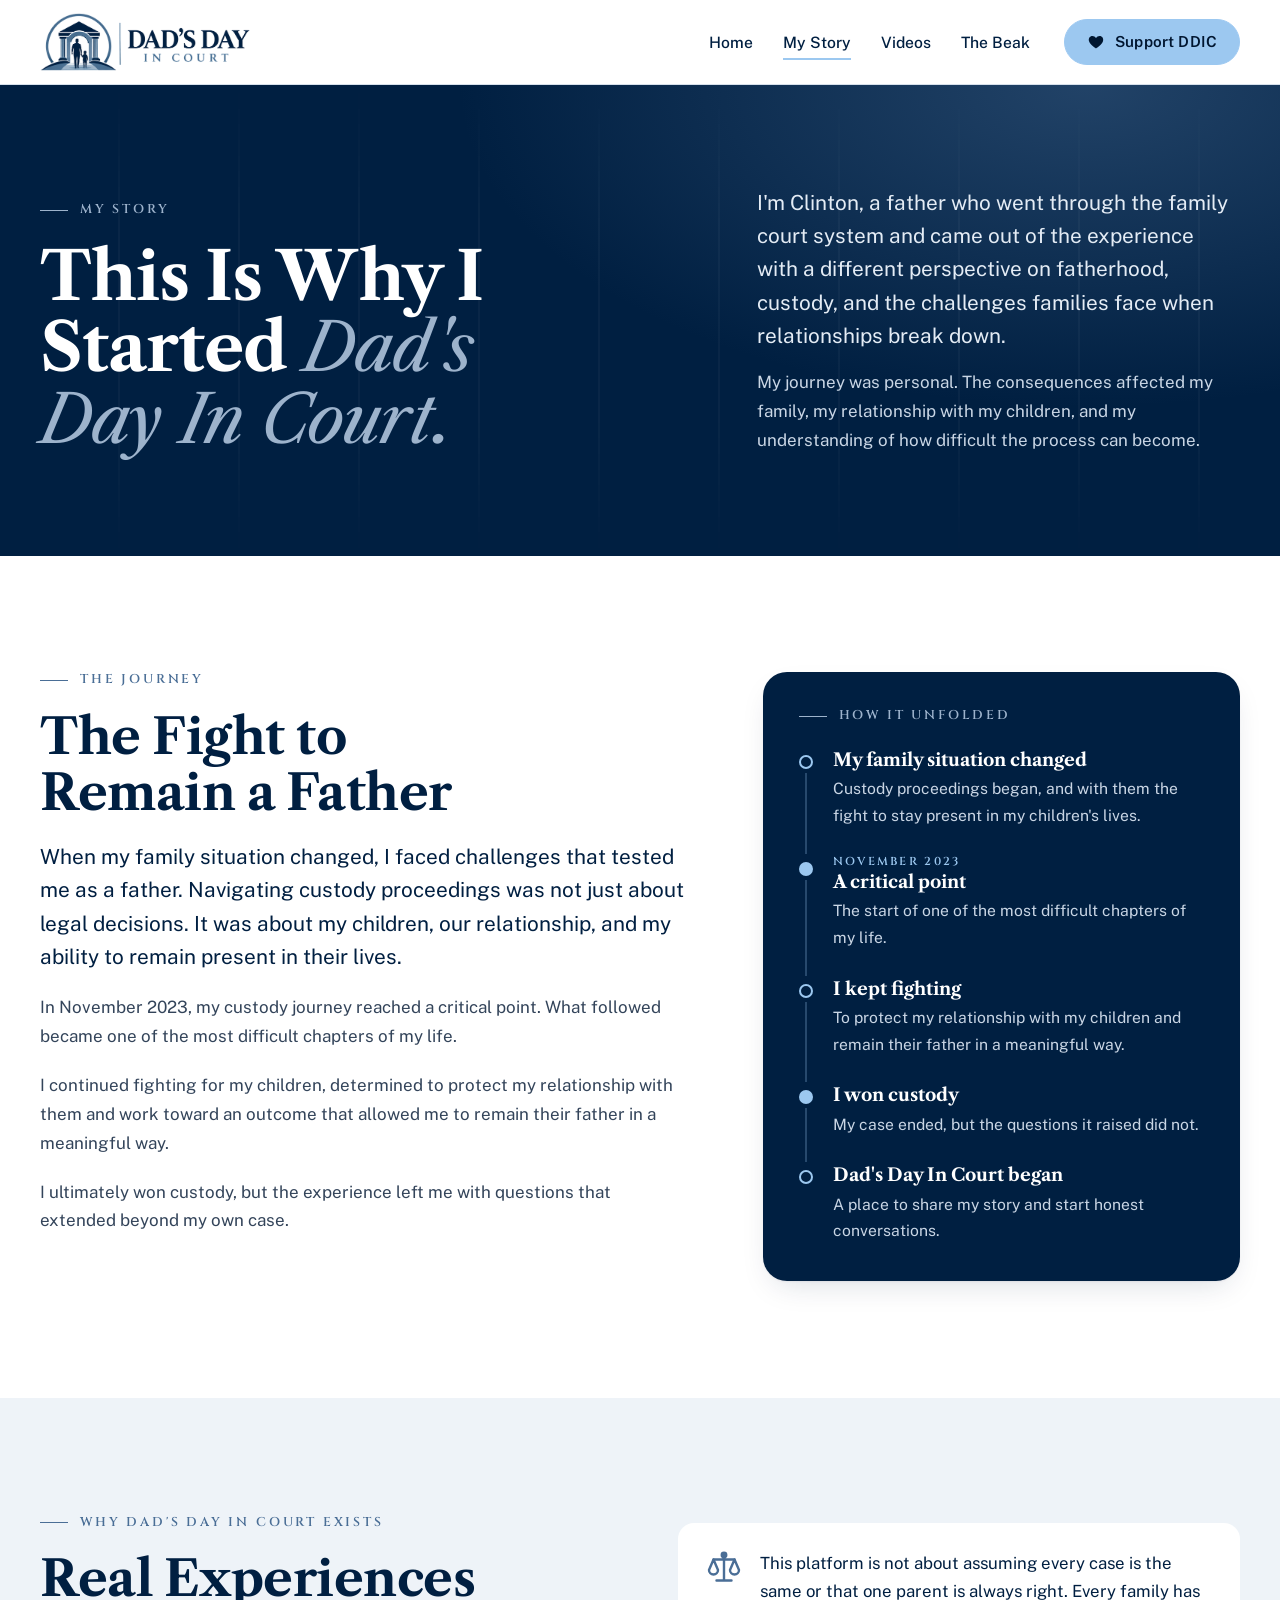
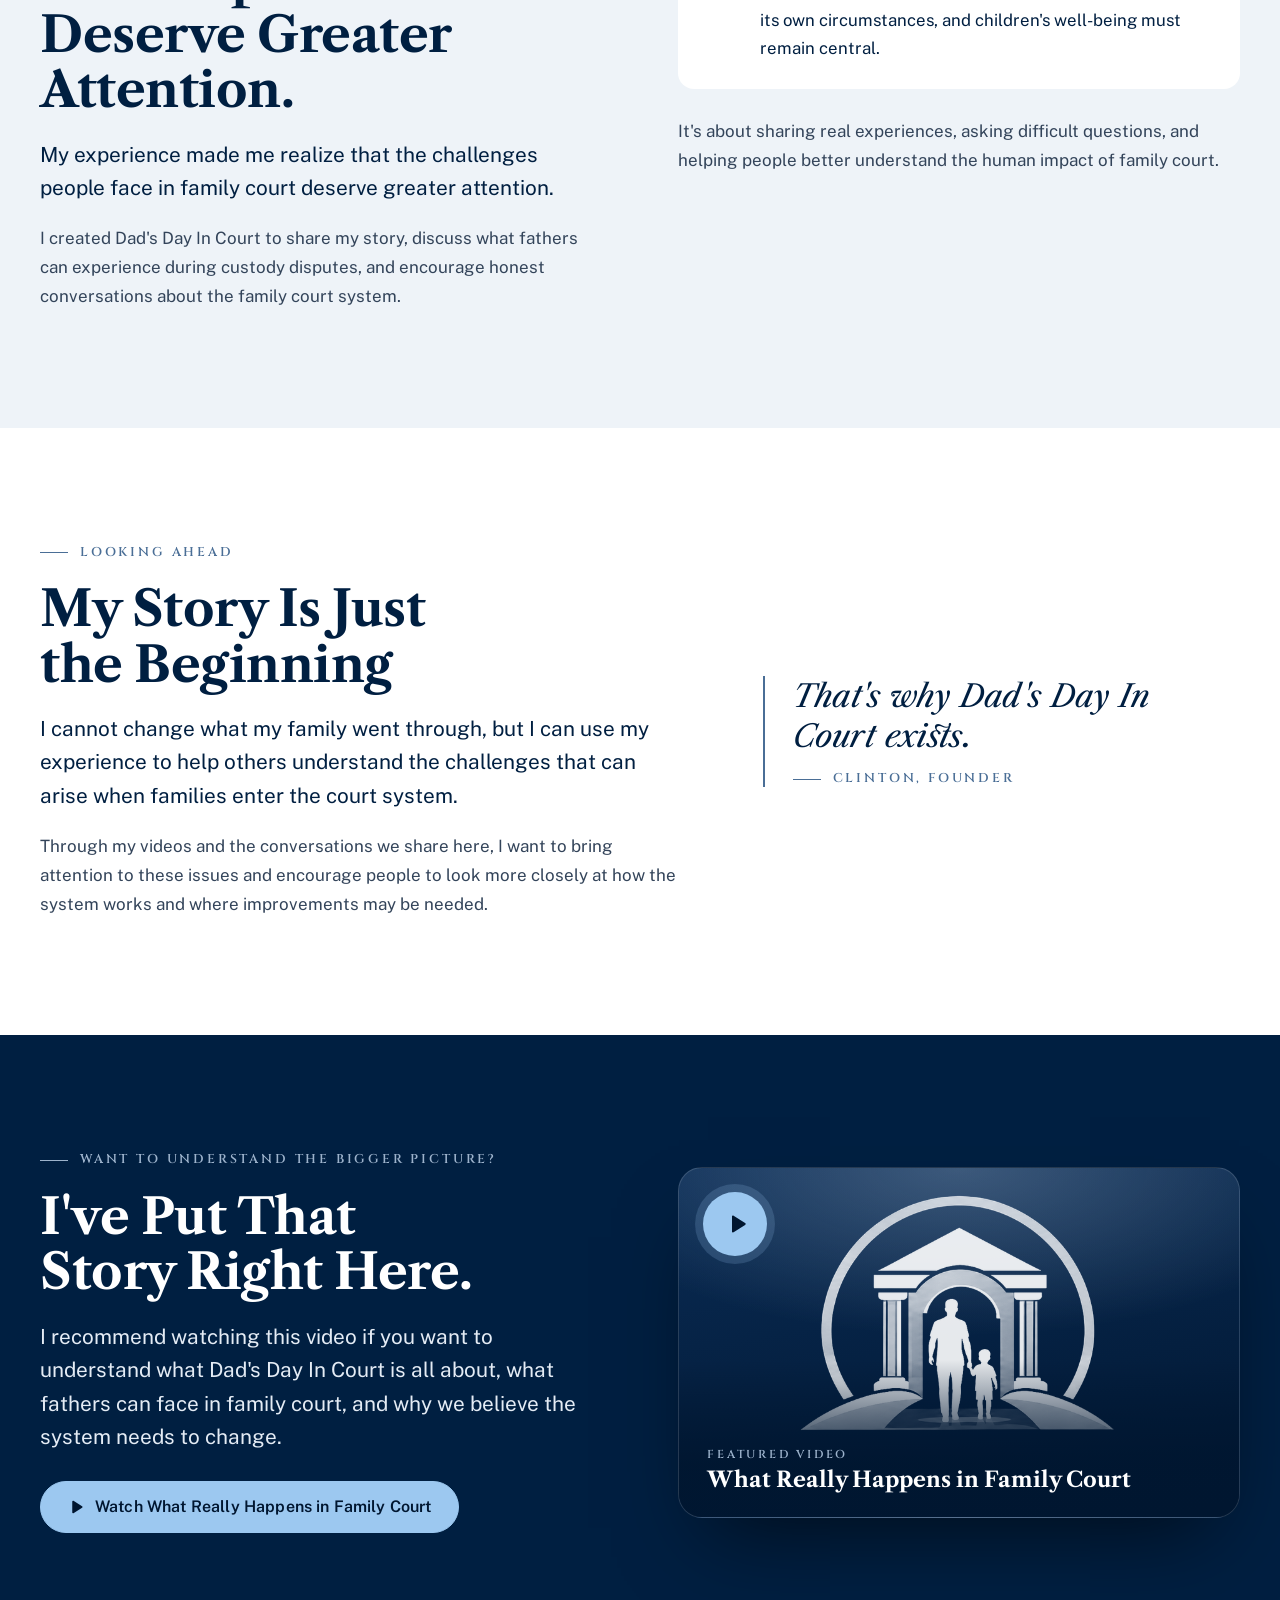
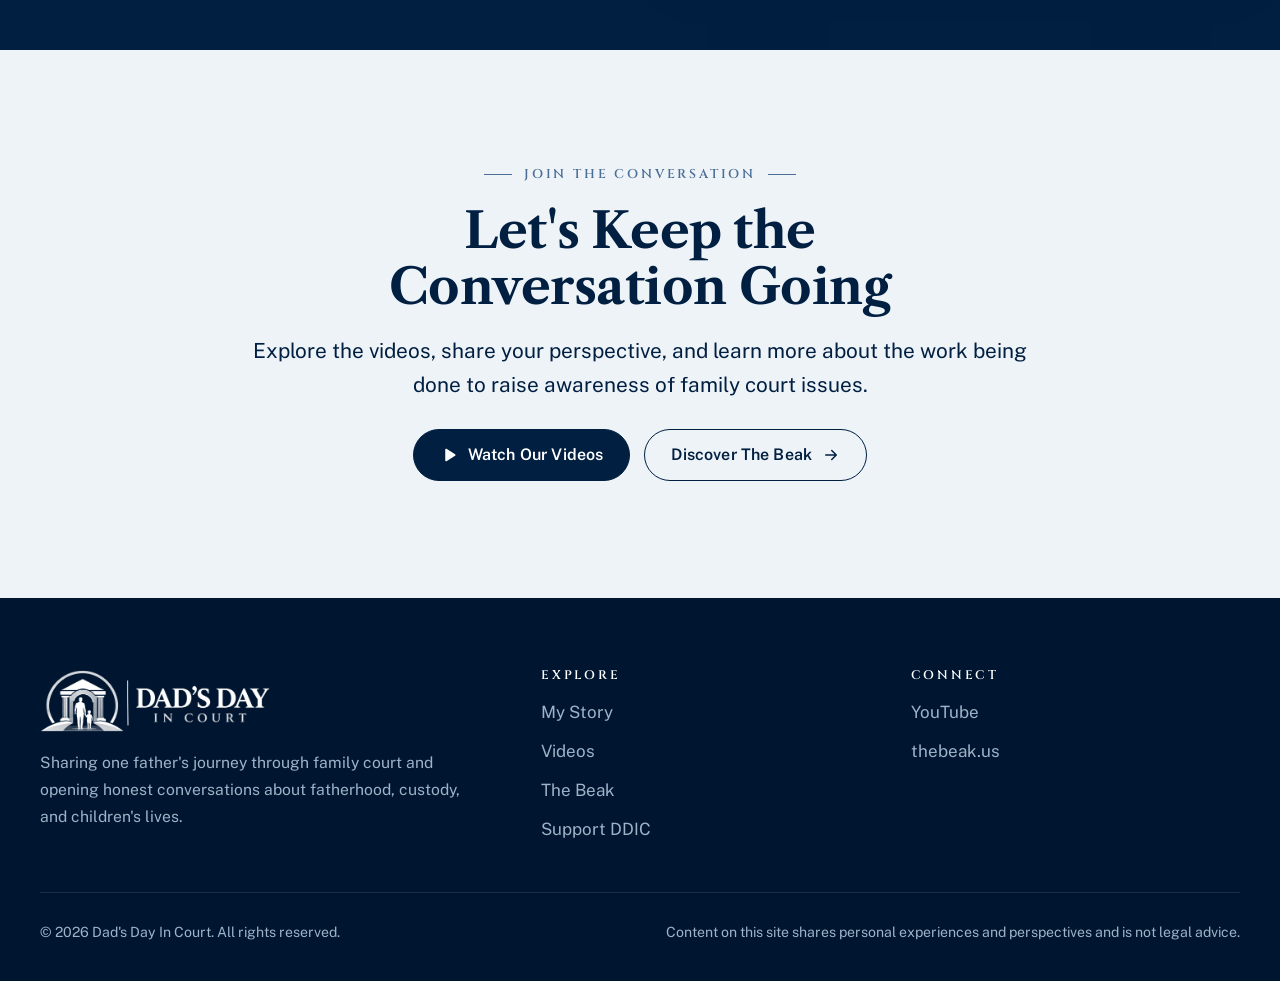
==== ddic-homepage/my-story.html @ 3d45cd8e "Add My Story, Videos and The Beak pages Builds the remaining pages from the DDIC website content doc" ====
<!doctype html>
<html lang="en">
<head>
<meta charset="utf-8">
<meta name="viewport" content="width=device-width, initial-scale=1, viewport-fit=cover">
<title>My Story | Dad's Day In Court</title>
<meta name="claude:viewport-fit-sides" content="cover">
<meta name="description" content="Clinton's journey through family court: the fight to remain a father, why Dad's Day In Court exists, and what comes next.">
<link rel="preconnect" href="https://fonts.googleapis.com">
<link rel="preconnect" href="https://fonts.gstatic.com" crossorigin>
<link rel="stylesheet" href="https://fonts.googleapis.com/css2?family=Cinzel:wght@500;600&family=Libre+Caslon+Text:ital,wght@0,400;0,700;1,400&family=Public+Sans:wght@400;500;600;700&display=swap">
<link rel="stylesheet" href="assets/site.css">
</head>
<body>
<a class="skip" href="#main">Skip to content</a>

<svg width="0" height="0" style="position:absolute" aria-hidden="true">
  <symbol id="i-play" viewBox="0 0 24 24"><path fill="currentColor" d="M7 4.6v14.8c0 .8.9 1.3 1.6.9l11.5-7.4a1 1 0 0 0 0-1.8L8.6 3.7C7.9 3.3 7 3.8 7 4.6Z"/></symbol>
  <symbol id="i-arrow" viewBox="0 0 24 24"><path fill="none" stroke="currentColor" stroke-width="2" stroke-linecap="round" stroke-linejoin="round" d="M5 12h14m-6-6 6 6-6 6"/></symbol>
  <symbol id="i-scale" viewBox="0 0 24 24"><g fill="none" stroke="currentColor" stroke-width="1.6" stroke-linecap="round" stroke-linejoin="round"><path d="M12 3v18M7 21h10M5 7h14M12 5.5a1.5 1.5 0 1 0 0-3 1.5 1.5 0 0 0 0 3Z"/><path d="m5 7-3 7a3 3 0 0 0 6 0L5 7Zm14 0-3 7a3 3 0 0 0 6 0l-3-7Z"/></g></symbol>
  <symbol id="i-check" viewBox="0 0 24 24"><g fill="none" stroke="currentColor" stroke-width="1.8" stroke-linecap="round" stroke-linejoin="round"><circle cx="12" cy="12" r="9"/><path d="m8 12.5 2.6 2.5L16 9.5"/></g></symbol>
  <symbol id="i-link" viewBox="0 0 24 24"><g fill="none" stroke="currentColor" stroke-width="2" stroke-linecap="round" stroke-linejoin="round"><path d="M10 14a4.5 4.5 0 0 0 6.4 0l3-3a4.5 4.5 0 0 0-6.4-6.4l-1 1"/><path d="M14 10a4.5 4.5 0 0 0-6.4 0l-3 3a4.5 4.5 0 0 0 6.4 6.4l1-1"/></g></symbol>
  <symbol id="i-heart" viewBox="0 0 24 24"><path fill="currentColor" d="M12 20.5s-7.5-4.6-9.3-9.6C1.5 7.4 3.7 4 7.2 4c2 0 3.6 1.1 4.8 2.8C13.2 5.1 14.8 4 16.8 4c3.5 0 5.7 3.4 4.5 6.9-1.8 5-9.3 9.6-9.3 9.6Z"/></symbol>
  <symbol id="i-megaphone" viewBox="0 0 24 24"><g fill="none" stroke="currentColor" stroke-width="1.7" stroke-linecap="round" stroke-linejoin="round"><path d="M3 10v4a1 1 0 0 0 1 1h2l5 4V5L6 9H4a1 1 0 0 0-1 1Z"/><path d="M15 9a4 4 0 0 1 0 6M18 6a8 8 0 0 1 0 12"/></g></symbol>
  <symbol id="i-book" viewBox="0 0 24 24"><g fill="none" stroke="currentColor" stroke-width="1.7" stroke-linecap="round" stroke-linejoin="round"><path d="M12 6.5C10 5 7 4.5 3.5 5v13c3.5-.5 6.5 0 8.5 1.5 2-1.5 5-2 8.5-1.5V5c-3.5-.5-6.5 0-8.5 1.5Z"/><path d="M12 6.5v13"/></g></symbol>
  <symbol id="i-columns" viewBox="0 0 24 24"><g fill="none" stroke="currentColor" stroke-width="1.7" stroke-linecap="round" stroke-linejoin="round"><path d="M3 9h18L12 3.5 3 9ZM5 9v9M9.5 9v9M14.5 9v9M19 9v9M3 20.5h18"/></g></symbol>
  <symbol id="i-flag" viewBox="0 0 24 24"><g fill="none" stroke="currentColor" stroke-width="1.7" stroke-linecap="round" stroke-linejoin="round"><path d="M5 21V4M5 4.5c4-2 7 2 14 0v9c-7 2-10-2-14 0"/></g></symbol>
  <symbol id="i-external" viewBox="0 0 24 24"><g fill="none" stroke="currentColor" stroke-width="2" stroke-linecap="round" stroke-linejoin="round"><path d="M14 4h6v6M20 4l-9 9M18 14v5a1 1 0 0 1-1 1H5a1 1 0 0 1-1-1V7a1 1 0 0 1 1-1h5"/></g></symbol>
</svg>

<header class="site-header">
  <div class="wrap">
    <a class="brand" href="index.html" aria-label="Dad's Day In Court home">
      <img src="assets/ddic-logo.png" width="560" height="154" alt="Dad's Day In Court">
    </a>
    <button class="menu-toggle" id="menu-toggle" type="button" aria-expanded="false" aria-controls="site-nav" aria-label="Open menu">
      <svg viewBox="0 0 24 24" aria-hidden="true"><path fill="none" stroke="currentColor" stroke-width="2" stroke-linecap="round" d="M4 7h16M4 12h16M4 17h16"/></svg>
    </button>
    <nav class="nav" id="site-nav" aria-label="Main">
      <ul>
        <li><a href="index.html">Home</a></li>
        <li><a href="my-story.html" aria-current="page">My Story</a></li>
        <li><a href="videos.html">Videos</a></li>
        <li><a href="the-beak.html">The Beak</a></li>
      </ul>
      <a class="btn btn--sky" href="index.html#support">
        <svg aria-hidden="true"><use href="#i-heart"/></svg>Support DDIC
      </a>
    </nav>
  </div>
</header>

<main id="main">

  <section class="page-hero" aria-labelledby="page-title">
    <div class="wrap">
      <div class="page-hero-title">
        <span class="eyebrow">My Story</span>
        <h1 id="page-title">This Is Why I Started <em>Dad's Day In Court.</em></h1>
      </div>
      <div class="page-hero-copy">
        <p class="lede">I'm Clinton, a father who went through the family court system and came out of the experience with a different perspective on fatherhood, custody, and the challenges families face when relationships break down.</p>
        <p>My journey was personal. The consequences affected my family, my relationship with my children, and my understanding of how difficult the process can become.</p>
      </div>
    </div>
  </section>

  <section class="band band--paper" aria-labelledby="fight-title">
    <div class="wrap split split--wide-left">
      <div class="prose">
        <span class="eyebrow">The Journey</span>
        <h2 class="h2" id="fight-title">The Fight to Remain a Father</h2>
        <p class="lede">When my family situation changed, I faced challenges that tested me as a father. Navigating custody proceedings was not just about legal decisions. It was about my children, our relationship, and my ability to remain present in their lives.</p>
        <p>In November 2023, my custody journey reached a critical point. What followed became one of the most difficult chapters of my life.</p>
        <p>I continued fighting for my children, determined to protect my relationship with them and work toward an outcome that allowed me to remain their father in a meaningful way.</p>
        <p>I ultimately won custody, but the experience left me with questions that extended beyond my own case.</p>
      </div>
      <aside class="timeline-card" aria-label="Clinton's journey">
        <span class="eyebrow">How it unfolded</span>
        <ol class="timeline">
          <li><strong>My family situation changed</strong><span>Custody proceedings began, and with them the fight to stay present in my children's lives.</span></li>
          <li class="is-key"><span class="when">November 2023</span><strong>A critical point</strong><span>The start of one of the most difficult chapters of my life.</span></li>
          <li><strong>I kept fighting</strong><span>To protect my relationship with my children and remain their father in a meaningful way.</span></li>
          <li class="is-key"><strong>I won custody</strong><span>My case ended, but the questions it raised did not.</span></li>
          <li><strong>Dad's Day In Court began</strong><span>A place to share my story and start honest conversations.</span></li>
        </ol>
      </aside>
    </div>
  </section>

  <section class="band band--mist" aria-labelledby="why-title">
    <div class="wrap split">
      <div class="prose">
        <span class="eyebrow">Why Dad's Day In Court Exists</span>
        <h2 class="h2" id="why-title">Real Experiences Deserve Greater Attention.</h2>
        <p class="lede">My experience made me realize that the challenges people face in family court deserve greater attention.</p>
        <p>I created Dad's Day In Court to share my story, discuss what fathers can experience during custody disputes, and encourage honest conversations about the family court system.</p>
      </div>
      <div class="prose">
        <div class="principle" style="background:var(--paper)">
          <svg aria-hidden="true"><use href="#i-scale"/></svg>
          <p>This platform is not about assuming every case is the same or that one parent is always right. Every family has its own circumstances, and children's well-being must remain central.</p>
        </div>
        <p>It's about sharing real experiences, asking difficult questions, and helping people better understand the human impact of family court.</p>
      </div>
    </div>
  </section>

  <section class="band band--paper" aria-labelledby="beginning-title">
    <div class="wrap split split--wide-left">
      <div class="prose">
        <span class="eyebrow">Looking Ahead</span>
        <h2 class="h2" id="beginning-title">My Story Is Just the Beginning</h2>
        <p class="lede">I cannot change what my family went through, but I can use my experience to help others understand the challenges that can arise when families enter the court system.</p>
        <p>Through my videos and the conversations we share here, I want to bring attention to these issues and encourage people to look more closely at how the system works and where improvements may be needed.</p>
      </div>
      <figure class="pull" style="align-self:center">
        <p>That's why Dad's Day In Court exists.</p>
        <figcaption class="eyebrow">Clinton, Founder</figcaption>
      </figure>
    </div>
  </section>

  <section class="band band--ink" id="bigger-picture" aria-labelledby="bigger-title">
    <div class="wrap feature-video">
      <div class="feature-copy">
        <span class="eyebrow">Want to Understand the Bigger Picture?</span>
        <h2 class="h2" id="bigger-title">I've Put That Story Right Here.</h2>
        <p class="lede">I recommend watching this video if you want to understand what Dad's Day In Court is all about, what fathers can face in family court, and why we believe the system needs to change.</p>
        <a class="btn btn--sky" href="videos.html">
          <svg aria-hidden="true"><use href="#i-play"/></svg>Watch What Really Happens in Family Court
        </a>
      </div>
      <a class="film" href="videos.html" aria-label="Watch What Really Happens in Family Court">
        <img src="assets/ddic-emblem-white.png" width="520" height="385" alt="">
        <span class="film-play" aria-hidden="true"><svg><use href="#i-play"/></svg></span>
        <span class="film-caption">
          <span>Featured video</span>
          <strong>What Really Happens in Family Court</strong>
        </span>
      </a>
    </div>
  </section>

  <section class="band band--mist" aria-labelledby="keep-title">
    <div class="wrap">
      <div class="cta-panel">
        <span class="eyebrow">Join the Conversation</span>
        <h2 class="h2" id="keep-title">Let's Keep the Conversation Going</h2>
        <p class="lede">Explore the videos, share your perspective, and learn more about the work being done to raise awareness of family court issues.</p>
        <div class="btn-row">
          <a class="btn btn--primary" href="videos.html"><svg aria-hidden="true"><use href="#i-play"/></svg>Watch Our Videos</a>
          <a class="btn btn--outline" href="the-beak.html">Discover The Beak <svg aria-hidden="true"><use href="#i-arrow"/></svg></a>
        </div>
      </div>
    </div>
  </section>

</main>

<footer class="site-footer">
  <div class="wrap">
    <div class="footer-top">
      <div class="footer-brand">
        <img src="assets/ddic-logo-white.png" width="560" height="154" alt="Dad's Day In Court">
        <p>Sharing one father's journey through family court and opening honest conversations about fatherhood, custody, and children's lives.</p>
      </div>
      <div>
        <h4>Explore</h4>
        <ul>
          <li><a href="my-story.html">My Story</a></li>
          <li><a href="videos.html">Videos</a></li>
          <li><a href="the-beak.html">The Beak</a></li>
          <li><a href="index.html#support">Support DDIC</a></li>
        </ul>
      </div>
      <div>
        <h4>Connect</h4>
        <ul>
          <li><a href="videos.html">YouTube</a></li>
          <li><a href="https://thebeak.us/" target="_blank" rel="noopener">thebeak.us</a></li>
        </ul>
      </div>
    </div>
    <div class="footer-bottom">
      <p>&copy; <span id="year">2026</span> Dad's Day In Court. All rights reserved.</p>
      <p>Content on this site shares personal experiences and perspectives and is not legal advice.</p>
    </div>
  </div>
</footer>

<script>
  (function () {
    var toggle = document.getElementById('menu-toggle');
    var nav = document.getElementById('site-nav');
    function setOpen(open) {
      nav.classList.toggle('is-open', open);
      toggle.setAttribute('aria-expanded', String(open));
      toggle.setAttribute('aria-label', open ? 'Close menu' : 'Open menu');
    }
    toggle.addEventListener('click', function () { setOpen(!nav.classList.contains('is-open')); });
    nav.addEventListener('click', function (e) { if (e.target.closest('a')) setOpen(false); });
    document.addEventListener('keydown', function (e) { if (e.key === 'Escape') setOpen(false); });
    document.getElementById('year').textContent = new Date().getFullYear();
  })();
</script>
</body>
</html>
---- ddic-homepage/assets/site.css ----
/* Layout: a courthouse-steps rhythm. Navy bands (hero, The Beak, footer) alternate with paper and mist,
   1200px boxed content, a light sky-blue accent that sits softly on the navy. Single committed light brand look. */
:root {
  --ink: #001f41;        /* logo navy */
  --ink-2: #0a2c55;      /* raised navy */
  --ink-3: #001630;      /* deep navy (footer) */
  --steel: #4a6e96;      /* logo steel blue */
  --steel-soft: #9db3cc; /* steel on navy */
  --mist: #eef3f8;       /* light blue band */
  --paper: #ffffff;
  --text: #33445a;       /* body copy, navy-biased grey */
  --muted: #5d6f85;
  --line: #d6e0eb;
  --sky: #9cc8f0;        /* light blue accent: buttons, highlights */
  --sky-hi: #bfdcf6;

  --f-display: "Libre Caslon Text", "Iowan Old Style", "Palatino Linotype", Georgia, serif;
  --f-label: "Cinzel", "Trajan Pro", "Times New Roman", serif;
  --f-body: "Public Sans", "Segoe UI", system-ui, -apple-system, sans-serif;

  --s-h1: clamp(2.6rem, 1.6rem + 4.2vw, 4.9rem);
  --s-h2: clamp(2rem, 1.45rem + 2.2vw, 3.1rem);
  --s-h3: 1.3rem;
  --s-lede: clamp(1.1rem, 1rem + .4vw, 1.3rem);
  --s-body: 1.0625rem;

  --wrap: 1200px;
  --band: clamp(72px, 6vw + 40px, 120px);
  --radius: 16px;
  --shadow: 0 1px 2px rgba(0, 31, 65, .06), 0 12px 32px -12px rgba(0, 31, 65, .18);
  color-scheme: light;
}

*, *::before, *::after { box-sizing: border-box; }
html { scroll-behavior: smooth; }
body {
  margin: 0;
  background: var(--paper);
  color: var(--text);
  font: 400 var(--s-body)/1.7 var(--f-body);
  -webkit-font-smoothing: antialiased;
}
body::before {
  content: ""; position: fixed; inset: 0 0 auto; height: env(safe-area-inset-top, 0px);
  z-index: 60; background: var(--paper);
}
img { max-width: 100%; height: auto; display: block; }
a { color: inherit; }
h1, h2, h3 { font-family: var(--f-display); color: var(--ink); font-weight: 700; margin: 0; text-wrap: balance; }
p { margin: 0; }
:focus-visible { outline: 3px solid var(--steel); outline-offset: 3px; border-radius: 4px; }

.skip { position: absolute; left: -9999px; top: 8px; z-index: 100; background: var(--ink); color: var(--paper); padding: 10px 16px; border-radius: 8px; }
.skip:focus { left: 16px; }

.wrap {
  max-width: calc(var(--wrap) + 2 * 24px);
  margin-inline: auto;
  padding-left: max(24px, env(safe-area-inset-left, 0px));
  padding-right: max(24px, env(safe-area-inset-right, 0px));
}
@media (max-width: 600px) {
  .wrap { padding-left: max(20px, env(safe-area-inset-left, 0px)); padding-right: max(20px, env(safe-area-inset-right, 0px)); }
}
.band { padding-block: var(--band); position: relative; }
.band--paper { background: var(--paper); }
.band--mist { background: var(--mist); }
.band--ink { background: var(--ink); color: #c9d6e5; }
.band--ink h2, .band--ink h3 { color: var(--paper); }

/* ---------- Shared type ---------- */
.eyebrow {
  font: 600 .8rem/1.3 var(--f-label);
  letter-spacing: .22em; text-transform: uppercase;
  color: var(--steel);
  display: inline-flex; align-items: center; gap: 12px;
}
.eyebrow::before { content: ""; width: 28px; height: 1px; background: currentColor; }
.band--ink .eyebrow, .hero .eyebrow { color: var(--steel-soft); }
.h2 { font-size: var(--s-h2); line-height: 1.12; letter-spacing: -.01em; }
.lede { font-size: var(--s-lede); line-height: 1.6; color: var(--ink); }
.band--ink .lede { color: #e4ecf5; }
.stack { display: grid; gap: 20px; }
.section-head { display: grid; gap: 18px; max-width: 760px; }
.section-head p { max-width: 65ch; }

/* ---------- Buttons ---------- */
.btn {
  --bg: var(--ink); --fg: var(--paper); --bd: var(--ink);
  display: inline-flex; align-items: center; justify-content: center; gap: 10px;
  min-height: 52px; padding: 0 26px; border-radius: 999px;
  background: var(--bg); color: var(--fg); border: 1.5px solid var(--bd);
  font: 600 1rem/1 var(--f-body); letter-spacing: .01em; text-decoration: none;
  transition: transform .2s ease, background-color .2s ease, color .2s ease, border-color .2s ease, box-shadow .2s ease;
}
.btn:hover { transform: translateY(-2px); box-shadow: 0 10px 24px -10px rgba(0, 31, 65, .45); }
.btn svg { width: 18px; height: 18px; flex: none; }
.btn--sky { --bg: var(--sky); --bd: var(--sky); --fg: var(--ink-3); }
.btn--sky:hover { --bg: var(--sky-hi); --bd: var(--sky-hi); }
.btn--ghost-light { --bg: transparent; --fg: var(--paper); --bd: rgba(255, 255, 255, .45); }
.btn--ghost-light:hover { --bg: var(--paper); --fg: var(--ink); --bd: var(--paper); }
.btn--outline { --bg: transparent; --fg: var(--ink); --bd: var(--ink); }
.btn--outline:hover { --bg: var(--ink); --fg: var(--paper); }
.btn--light { --bg: var(--paper); --fg: var(--ink); --bd: var(--paper); }
.btn--light:hover { --bg: var(--mist); --bd: var(--mist); }
.btn-row { display: flex; flex-wrap: wrap; gap: 14px; }

.text-link {
  display: inline-flex; align-items: center; gap: 8px;
  font: 600 1rem/1.2 var(--f-body); color: var(--ink); text-decoration: none;
  border-bottom: 1.5px solid currentColor; padding-bottom: 4px;
}
.text-link svg { width: 16px; height: 16px; transition: transform .2s ease; }
.text-link:hover svg { transform: translateX(4px); }

/* ---------- Header ---------- */
.site-header {
  position: sticky; top: env(safe-area-inset-top, 0px); z-index: 50;
  background: rgba(255, 255, 255, .94);
  backdrop-filter: saturate(1.4) blur(10px); -webkit-backdrop-filter: saturate(1.4) blur(10px);
  border-bottom: 1px solid var(--line);
}
.site-header .wrap { display: flex; align-items: center; justify-content: space-between; gap: 24px; min-height: 84px; }
.brand { display: block; flex: none; }
.brand img { width: 210px; }
.nav { display: flex; align-items: center; gap: 34px; }
.nav ul { list-style: none; display: flex; gap: 30px; margin: 0; padding: 0; }
.nav a:not(.btn) {
  font: 500 .98rem/1 var(--f-body); color: var(--ink); text-decoration: none;
  padding-block: 8px; background: linear-gradient(var(--sky), var(--sky)) no-repeat 0 100% / 0 2px;
  transition: background-size .25s ease;
}
.nav a:not(.btn):hover, .nav a[aria-current="page"] { background-size: 100% 2px; }
.nav .btn { min-height: 46px; padding: 0 22px; font-size: .95rem; }
.menu-toggle {
  display: none; width: 48px; height: 48px; border-radius: 12px;
  border: 1px solid var(--line); background: var(--paper); color: var(--ink); cursor: pointer;
  align-items: center; justify-content: center;
}
.menu-toggle svg { width: 24px; height: 24px; }

@media (max-width: 960px) {
  .brand img { width: 176px; }
  .menu-toggle { display: inline-flex; }
  .nav {
    position: absolute; left: 0; right: 0; top: 100%;
    flex-direction: column; align-items: stretch; gap: 8px;
    background: var(--paper); border-bottom: 1px solid var(--line);
    padding: 12px max(20px, env(safe-area-inset-right, 0px)) 24px max(20px, env(safe-area-inset-left, 0px));
    box-shadow: 0 24px 40px -24px rgba(0, 31, 65, .35);
  }
  .nav:not(.is-open) { display: none; }
  .nav ul { flex-direction: column; gap: 0; }
  .nav ul a:not(.btn) { display: block; padding: 16px 0; border-bottom: 1px solid var(--line); background: none; font-size: 1.05rem; }
  .nav .btn { margin-top: 12px; }
}

/* ---------- Hero ---------- */
.hero {
  position: relative; overflow: hidden; color: #c9d6e5;
  background:
    radial-gradient(1000px 520px at 50% 30%, rgba(74, 110, 150, .42), transparent 70%),
    radial-gradient(600px 400px at 6% 100%, rgba(74, 110, 150, .22), transparent 70%),
    var(--ink);
  padding-block: clamp(64px, 7vw + 24px, 120px);
}
/* faint colonnade: courthouse columns behind the hero */
.hero::before {
  content: ""; position: absolute; inset: 0;
  background: repeating-linear-gradient(90deg, transparent 0 118px, rgba(255, 255, 255, .035) 118px 120px);
  -webkit-mask-image: linear-gradient(180deg, transparent, #000 30%, #000 70%, transparent);
          mask-image: linear-gradient(180deg, transparent, #000 30%, #000 70%, transparent);
  pointer-events: none;
}
.hero .wrap { position: relative; }
.hero-copy { display: grid; gap: 26px; min-width: 0; max-width: 880px; margin-inline: auto; justify-items: center; text-align: center; }
.hero .eyebrow::after { content: ""; width: 28px; height: 1px; background: currentColor; }
.hero .btn-row { justify-content: center; }
.hero h1 { color: var(--paper); font-size: var(--s-h1); line-height: 1.04; letter-spacing: -.015em; }
.hero h1 em { display: block; font-style: italic; font-weight: 400; color: var(--steel-soft); }
.hero .lede { color: #e4ecf5; max-width: 58ch; }
.hero-copy > p:not(.lede) { max-width: 58ch; }
.hero .btn-row { margin-top: 8px; }

@media (prefers-reduced-motion: no-preference) {
  .rise { animation: rise .8s cubic-bezier(.2, .7, .2, 1) both; }
  .rise-2 { animation-delay: .1s; } .rise-3 { animation-delay: .2s; } .rise-4 { animation-delay: .3s; }
  @keyframes rise { from { transform: translateY(18px); opacity: .001; } }
}

@media (max-width: 480px) {
  .hero .btn-row .btn { width: 100%; }
}

/* ---------- Clinton's story ---------- */
.story .wrap { display: grid; grid-template-columns: minmax(0, .9fr) minmax(0, 1.1fr); gap: clamp(40px, 6vw, 96px); align-items: start; }
.portrait {
  position: sticky; top: 120px;
  border-radius: 24px; overflow: hidden; background: var(--ink);
  display: grid; grid-template-rows: auto auto;
  box-shadow: var(--shadow);
}
.portrait-art {
  position: relative; aspect-ratio: 5 / 4;
  background: radial-gradient(80% 90% at 50% 100%, rgba(74, 110, 150, .55), transparent 70%), var(--ink-2);
  display: flex; align-items: flex-end; justify-content: center; overflow: hidden;
}
.portrait-art img { width: 86%; }
.portrait blockquote { margin: 0; padding: 32px 36px 36px; display: grid; gap: 16px; }
.portrait blockquote p { font: italic 400 clamp(1.6rem, 1.2rem + 1.2vw, 2.15rem)/1.25 var(--f-display); color: var(--paper); }
.portrait blockquote footer { font: 600 .78rem/1 var(--f-label); letter-spacing: .22em; text-transform: uppercase; color: var(--steel-soft); }
.quote-mark { font: 700 4.5rem/.6 var(--f-display); color: var(--sky-hi); height: 28px; }

.story-copy { display: grid; gap: 22px; min-width: 0; }
.story-copy > p { max-width: 64ch; }
.principle {
  display: grid; grid-template-columns: auto 1fr; gap: 18px; align-items: start;
  margin-block: 8px; padding: 26px 28px; border-radius: var(--radius);
  background: var(--mist); color: var(--ink);
}
.principle svg { width: 36px; height: 36px; color: var(--steel); }
.principle p { font-size: 1.05rem; }
.signoff { font: italic 400 1.6rem/1.3 var(--f-display); color: var(--ink); }
.story-copy .btn { justify-self: start; margin-top: 6px; }

@media (max-width: 900px) {
  .story .wrap { grid-template-columns: 1fr; }
  .portrait { position: relative; top: 0; max-width: 560px; }
}

/* ---------- Videos ---------- */
.videos-head { display: flex; flex-wrap: wrap; align-items: end; justify-content: space-between; gap: 28px 48px; }
.videos-head .section-head { flex: 1 1 520px; }
.videos-intro { display: grid; grid-template-columns: repeat(2, minmax(0, 1fr)); gap: 24px 48px; margin-top: 28px; max-width: 980px; }
.video-grid { display: grid; grid-template-columns: repeat(3, minmax(0, 1fr)); gap: 28px; margin-top: 56px; }
.video-card {
  display: flex; flex-direction: column;
  background: var(--paper); border: 1px solid var(--line); border-radius: var(--radius);
  overflow: hidden; box-shadow: var(--shadow); text-decoration: none; color: inherit;
  transition: transform .25s ease, box-shadow .25s ease;
}
.video-card:hover { transform: translateY(-6px); box-shadow: 0 2px 4px rgba(0, 31, 65, .06), 0 28px 48px -18px rgba(0, 31, 65, .32); }
.thumb {
  position: relative; aspect-ratio: 16 / 9; overflow: hidden;
  display: flex; align-items: flex-end; padding: 20px 22px;
  background: var(--thumb, linear-gradient(135deg, var(--ink-2), var(--ink-3)));
}
.thumb::before {
  content: ""; position: absolute; right: -6%; bottom: -14%; width: 58%; aspect-ratio: 520 / 385;
  background: url("ddic-emblem-white.png") center / contain no-repeat; opacity: .14;
}
.thumb-title { position: relative; font: 700 1.15rem/1.2 var(--f-display); color: var(--paper); max-width: 70%; }
.thumb .play {
  position: absolute; top: 18px; left: 20px;
  width: 52px; height: 52px; border-radius: 50%;
  display: grid; place-items: center; background: rgba(255, 255, 255, .95); color: var(--ink);
  transition: transform .25s ease;
}
.thumb .play svg { width: 20px; height: 20px; margin-left: 3px; }
.video-card:hover .play { transform: scale(1.1); }
.video-card .body { display: flex; flex-direction: column; gap: 12px; padding: 28px 28px 30px; flex: 1; }
.video-card h3 { font-size: var(--s-h3); line-height: 1.3; }
.video-card .body p { flex-grow: 1; color: var(--muted); }
.video-card .cta { display: inline-flex; align-items: center; gap: 8px; font-weight: 600; color: var(--ink); margin-top: 6px; }
.video-card .cta svg { width: 16px; height: 16px; transition: transform .2s ease; }
.video-card:hover .cta svg { transform: translateX(4px); }
.v2 { --thumb: linear-gradient(135deg, #22466f, var(--ink-3)); }
.v3 { --thumb: linear-gradient(135deg, var(--steel), var(--ink)); }

@media (max-width: 960px) {
  .video-grid { grid-template-columns: 1fr; max-width: 560px; }
  .videos-intro { grid-template-columns: 1fr; }
}

/* ---------- The Beak ---------- */
.beak { overflow: hidden; }
.beak::before {
  content: ""; position: absolute; inset: 0; pointer-events: none;
  background: radial-gradient(700px 500px at 100% 0%, rgba(74, 110, 150, .35), transparent 70%);
}
.beak .wrap { position: relative; display: grid; grid-template-columns: minmax(0, 1fr) minmax(0, 1fr); gap: clamp(40px, 6vw, 96px); align-items: center; }
.beak-copy { display: grid; gap: 22px; min-width: 0; }
.beak-copy > p { max-width: 60ch; }
.beak-copy .btn { justify-self: start; margin-top: 10px; }
.bridge { display: grid; gap: 0; position: relative; min-width: 0; }
.pillar {
  position: relative; padding: 32px; border-radius: var(--radius);
  background: var(--ink-2); border: 1px solid rgba(255, 255, 255, .12);
  display: grid; gap: 14px;
}
.pillar--beak { background: var(--paper); border-color: var(--paper); color: var(--text); }
.pillar--beak h3 { color: var(--ink); }
.pillar-tag { font: 600 .74rem/1 var(--f-label); letter-spacing: .22em; text-transform: uppercase; color: var(--steel-soft); }
.pillar--beak .pillar-tag { color: var(--steel); }
.pillar h3 { font-size: 1.5rem; line-height: 1.2; }
.focus { list-style: none; margin: 4px 0 0; padding: 0; display: grid; gap: 10px; }
.focus li { display: grid; grid-template-columns: 22px 1fr; gap: 12px; align-items: start; font-weight: 500; color: var(--ink); }
.focus svg { width: 22px; height: 22px; color: var(--steel); margin-top: 2px; }
.link-node {
  justify-self: center; display: grid; place-items: center;
  width: 56px; height: 56px; margin-block: -14px; position: relative; z-index: 2;
  border-radius: 50%; background: var(--sky); color: var(--ink-3);
  box-shadow: 0 0 0 8px var(--ink);
}
.link-node svg { width: 24px; height: 24px; }

@media (max-width: 900px) {
  .beak .wrap { grid-template-columns: 1fr; }
}

/* ---------- Donate ---------- */
.donate-panel {
  position: relative; overflow: hidden;
  display: grid; grid-template-columns: minmax(0, 1.25fr) minmax(0, .75fr); gap: clamp(32px, 5vw, 72px); align-items: center;
  padding: clamp(32px, 5vw, 72px); border-radius: 28px;
  background:
    radial-gradient(500px 360px at 100% 100%, rgba(156, 200, 240, .3), transparent 70%),
    var(--mist);
  border: 1px solid var(--line);
}
.donate-copy { display: grid; gap: 20px; min-width: 0; }
.donate-copy p { max-width: 62ch; }
.donate-card {
  background: var(--ink); color: #c9d6e5; border-radius: 20px; padding: 32px;
  display: grid; gap: 18px; box-shadow: 0 30px 60px -30px rgba(0, 31, 65, .55);
}
.donate-card h3 { color: var(--paper); font-size: 1.45rem; line-height: 1.25; }
.donate-card ul { list-style: none; margin: 0; padding: 0; display: grid; gap: 10px; }
.donate-card li { display: grid; grid-template-columns: 22px 1fr; gap: 10px; }
.donate-card li svg { width: 20px; height: 20px; color: var(--sky-hi); margin-top: 3px; }
.donate-card .btn { width: 100%; margin-top: 6px; }

@media (max-width: 900px) {
  .donate-panel { grid-template-columns: 1fr; }
}
@media (max-width: 600px) {
  .donate-panel { padding: 28px 20px; margin-inline: -4px; }
  .donate-card { padding: 26px 22px; }
}

/* ---------- Footer ---------- */
.site-footer { background: var(--ink-3); color: #9fb2c8; padding-block: 72px 36px; }
.footer-top { display: grid; grid-template-columns: minmax(0, 1.4fr) repeat(2, minmax(0, 1fr)); gap: 40px; padding-bottom: 48px; border-bottom: 1px solid rgba(255, 255, 255, .1); }
.footer-brand { display: grid; gap: 18px; align-content: start; }
.footer-brand img { width: 230px; }
.footer-brand p { max-width: 42ch; font-size: .98rem; }
.site-footer h4 { margin: 0 0 16px; font: 600 .78rem/1 var(--f-label); letter-spacing: .22em; text-transform: uppercase; color: var(--paper); }
.site-footer ul { list-style: none; margin: 0; padding: 0; display: grid; gap: 10px; }
.site-footer a { text-decoration: none; }
.site-footer a:hover { color: var(--paper); text-decoration: underline; text-underline-offset: 4px; }
.footer-bottom { display: flex; flex-wrap: wrap; justify-content: space-between; gap: 12px 32px; padding-top: 28px; font-size: .88rem; }
.footer-bottom p { max-width: 80ch; }

@media (max-width: 800px) {
  .footer-top { grid-template-columns: 1fr 1fr; }
  .footer-brand { grid-column: 1 / -1; }
}

/* =========================================================
   Inner pages
   ========================================================= */

/* ---------- Page hero (compact navy opener) ---------- */
.page-hero {
  position: relative; overflow: hidden; color: #c9d6e5;
  background:
    radial-gradient(900px 460px at 85% 0%, rgba(74, 110, 150, .45), transparent 70%),
    var(--ink);
  padding-block: clamp(64px, 6vw + 24px, 112px);
}
.page-hero::before {
  content: ""; position: absolute; inset: 0; pointer-events: none;
  background: repeating-linear-gradient(90deg, transparent 0 118px, rgba(255, 255, 255, .035) 118px 120px);
  -webkit-mask-image: linear-gradient(180deg, transparent, #000 30%, #000 70%, transparent);
          mask-image: linear-gradient(180deg, transparent, #000 30%, #000 70%, transparent);
}
.page-hero .wrap { position: relative; display: grid; grid-template-columns: minmax(0, 1.15fr) minmax(0, .85fr); gap: clamp(32px, 5vw, 80px); align-items: end; }
.page-hero-title { display: grid; gap: 22px; min-width: 0; }
.page-hero .eyebrow { color: var(--steel-soft); }
.page-hero h1 { color: var(--paper); font-size: clamp(2.4rem, 1.5rem + 3.4vw, 4.2rem); line-height: 1.06; letter-spacing: -.015em; }
.page-hero h1 em { font-style: italic; font-weight: 400; color: var(--steel-soft); }
.page-hero-copy { display: grid; gap: 16px; min-width: 0; }
.page-hero-copy .lede { color: #e4ecf5; }
.page-hero--center .wrap { grid-template-columns: 1fr; justify-items: center; text-align: center; }
.page-hero--center .page-hero-title, .page-hero--center .page-hero-copy { max-width: 820px; justify-items: center; }
.page-hero--center .eyebrow::after { content: ""; width: 28px; height: 1px; background: currentColor; }
@media (max-width: 900px) {
  .page-hero .wrap { grid-template-columns: 1fr; align-items: start; }
}

/* ---------- Two-column text section ---------- */
.split { display: grid; grid-template-columns: minmax(0, 1fr) minmax(0, 1fr); gap: clamp(40px, 6vw, 96px); align-items: start; }
.split--wide-left { grid-template-columns: minmax(0, 1.15fr) minmax(0, .85fr); }
.prose { display: grid; gap: 20px; min-width: 0; }
.prose > p { max-width: 64ch; }
.prose .btn { justify-self: start; margin-top: 8px; }
@media (max-width: 900px) {
  .split, .split--wide-left { grid-template-columns: 1fr; }
}

/* ---------- Timeline (My Story) ---------- */
.timeline-card {
  position: sticky; top: 120px;
  background: var(--ink); color: #c9d6e5; border-radius: 24px; padding: 36px;
  box-shadow: var(--shadow); display: grid; gap: 24px;
}
.timeline-card .eyebrow { color: var(--steel-soft); }
.timeline { list-style: none; margin: 0; padding: 0; display: grid; gap: 0; }
.timeline li { position: relative; display: grid; gap: 4px; padding: 0 0 26px 34px; }
.timeline li:last-child { padding-bottom: 0; }
.timeline li::before {
  content: ""; position: absolute; left: 0; top: 6px; width: 14px; height: 14px; border-radius: 50%;
  background: var(--ink); border: 2px solid var(--sky);
}
.timeline li::after {
  content: ""; position: absolute; left: 6px; top: 24px; bottom: 2px; width: 2px; background: rgba(156, 200, 240, .25);
}
.timeline li:last-child::after { display: none; }
.timeline li.is-key::before { background: var(--sky); }
.timeline strong { font: 700 1.12rem/1.3 var(--f-display); color: var(--paper); }
.timeline span { font-size: .98rem; }
.timeline .when { font: 600 .72rem/1 var(--f-label); letter-spacing: .2em; text-transform: uppercase; color: var(--sky); }
@media (max-width: 900px) {
  .timeline-card { position: relative; top: 0; padding: 28px 24px; }
}

/* ---------- Pull quote ---------- */
.pull {
  margin: 0; display: grid; gap: 14px; padding-left: 28px; border-left: 2px solid var(--steel);
}
.pull p { font: italic 400 clamp(1.5rem, 1.15rem + 1vw, 2rem)/1.3 var(--f-display); color: var(--ink); }
.band--ink .pull p { color: var(--paper); }
.band--ink .pull { border-left-color: var(--sky); }

/* ---------- Featured video panel ---------- */
.feature-video { display: grid; grid-template-columns: minmax(0, 1fr) minmax(0, 1fr); gap: clamp(40px, 6vw, 96px); align-items: center; }
.feature-copy { display: grid; gap: 20px; min-width: 0; }
.feature-copy .btn { justify-self: start; margin-top: 8px; }
.film {
  position: relative; display: block; aspect-ratio: 16 / 10; max-width: 100%;
  border-radius: 24px; overflow: hidden; text-decoration: none;
  background:
    radial-gradient(120% 80% at 50% 0%, rgba(157, 179, 204, .35), transparent 60%),
    linear-gradient(170deg, var(--ink-2), var(--ink-3));
  border: 1px solid rgba(255, 255, 255, .14);
  box-shadow: 0 40px 80px -30px rgba(0, 0, 0, .6);
}
.film img { position: absolute; left: 50%; bottom: 84px; width: 58%; transform: translateX(-50%); opacity: .9; }
.film::after { content: ""; position: absolute; inset: 0; background: linear-gradient(180deg, transparent 55%, rgba(0, 22, 48, .92) 85%); }
.film-play {
  position: absolute; z-index: 2; left: 24px; top: 24px;
  width: 64px; height: 64px; border-radius: 50%; display: grid; place-items: center;
  background: var(--sky); color: var(--ink-3);
  box-shadow: 0 0 0 8px rgba(156, 200, 240, .18);
  transition: transform .25s ease;
}
.film-play svg { width: 24px; height: 24px; margin-left: 4px; }
.film:hover .film-play { transform: scale(1.08); }
.film-caption { position: absolute; z-index: 2; left: 28px; right: 28px; bottom: 24px; display: grid; gap: 6px; }
.film-caption span { font: 600 .72rem/1 var(--f-label); letter-spacing: .24em; text-transform: uppercase; color: var(--steel-soft); }
.film-caption strong { font: 700 1.35rem/1.25 var(--f-display); color: var(--paper); }
@media (max-width: 900px) {
  .feature-video { grid-template-columns: 1fr; }
}
@media (max-width: 480px) {
  .film { aspect-ratio: 1 / 1; }
  .film img { width: 80%; bottom: 96px; }
  .film-play { width: 56px; height: 56px; top: 20px; left: 20px; }
  .film-caption strong { font-size: 1.15rem; }
}

/* ---------- Closing CTA panel ---------- */
.cta-panel {
  display: grid; justify-items: center; text-align: center; gap: 20px;
  max-width: 860px; margin-inline: auto;
}
.cta-panel p { max-width: 62ch; }
.cta-panel .btn-row { justify-content: center; margin-top: 8px; }
.cta-panel .eyebrow::after { content: ""; width: 28px; height: 1px; background: currentColor; }
@media (max-width: 480px) {
  .cta-panel .btn-row .btn { width: 100%; }
}

/* ---------- Icon tiles (The Beak) ---------- */
.tiles { display: grid; grid-template-columns: repeat(4, minmax(0, 1fr)); gap: 20px; margin-top: 48px; }
.tile {
  display: grid; gap: 14px; align-content: start;
  padding: 28px; border-radius: var(--radius); background: var(--paper);
  border: 1px solid var(--line); box-shadow: var(--shadow);
}
.tile-icon {
  width: 52px; height: 52px; border-radius: 14px; display: grid; place-items: center;
  background: var(--ink); color: var(--sky);
}
.tile-icon svg { width: 26px; height: 26px; }
.tile h3 { font-size: 1.15rem; line-height: 1.3; }
.tile p { font-size: .98rem; color: var(--muted); }
@media (max-width: 1000px) { .tiles { grid-template-columns: repeat(2, minmax(0, 1fr)); } }
@media (max-width: 560px) { .tiles { grid-template-columns: 1fr; } }

/* ---------- Focus list on light backgrounds ---------- */
.focus--card {
  padding: 28px 30px; border-radius: var(--radius); background: var(--mist); gap: 14px; margin: 0;
}

/* ---------- YouTube subscribe panel ---------- */
.subscribe {
  display: grid; grid-template-columns: minmax(0, 1.3fr) auto; gap: 32px 64px; align-items: center;
  padding: clamp(32px, 5vw, 64px); border-radius: 28px;
  background: radial-gradient(500px 360px at 100% 100%, rgba(156, 200, 240, .3), transparent 70%), var(--mist);
  border: 1px solid var(--line);
}
.subscribe .prose { gap: 18px; }
@media (max-width: 860px) {
  .subscribe { grid-template-columns: 1fr; }
}
@media (max-width: 600px) {
  .subscribe { padding: 28px 20px; }
}
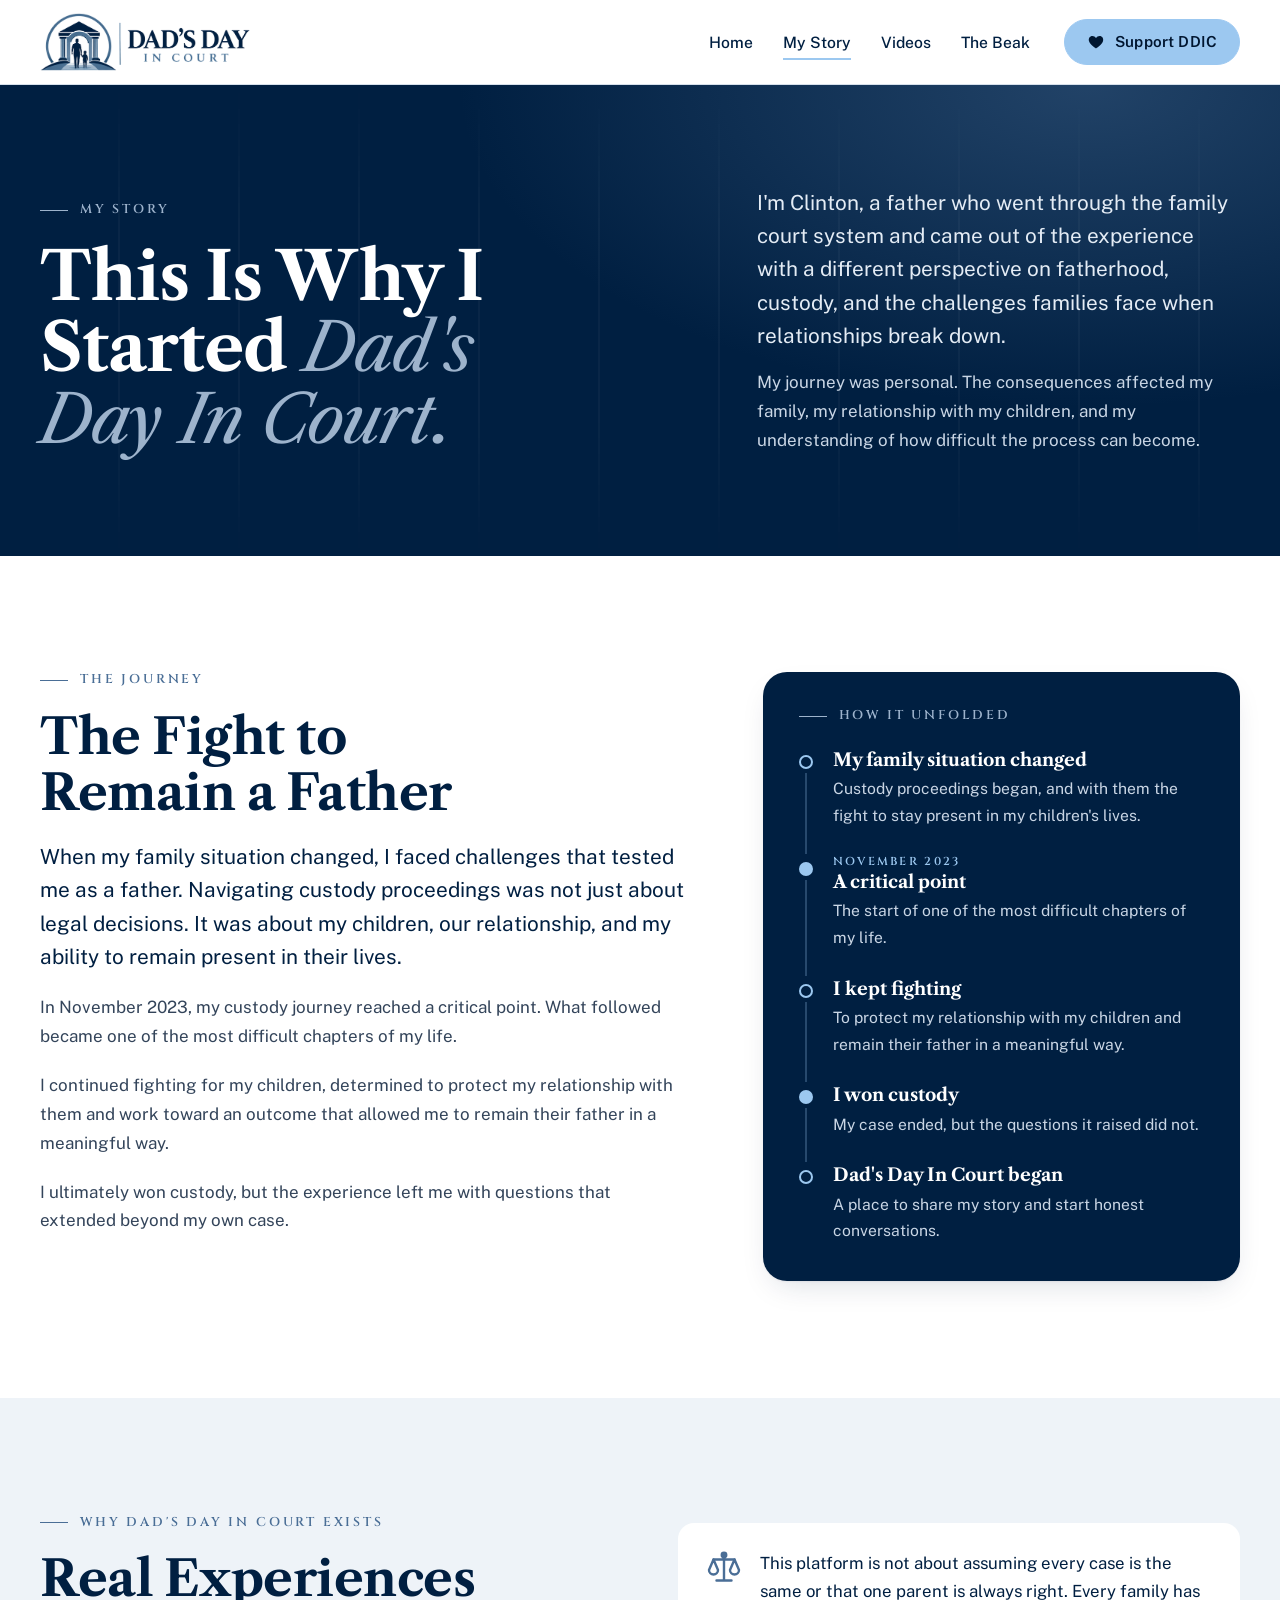
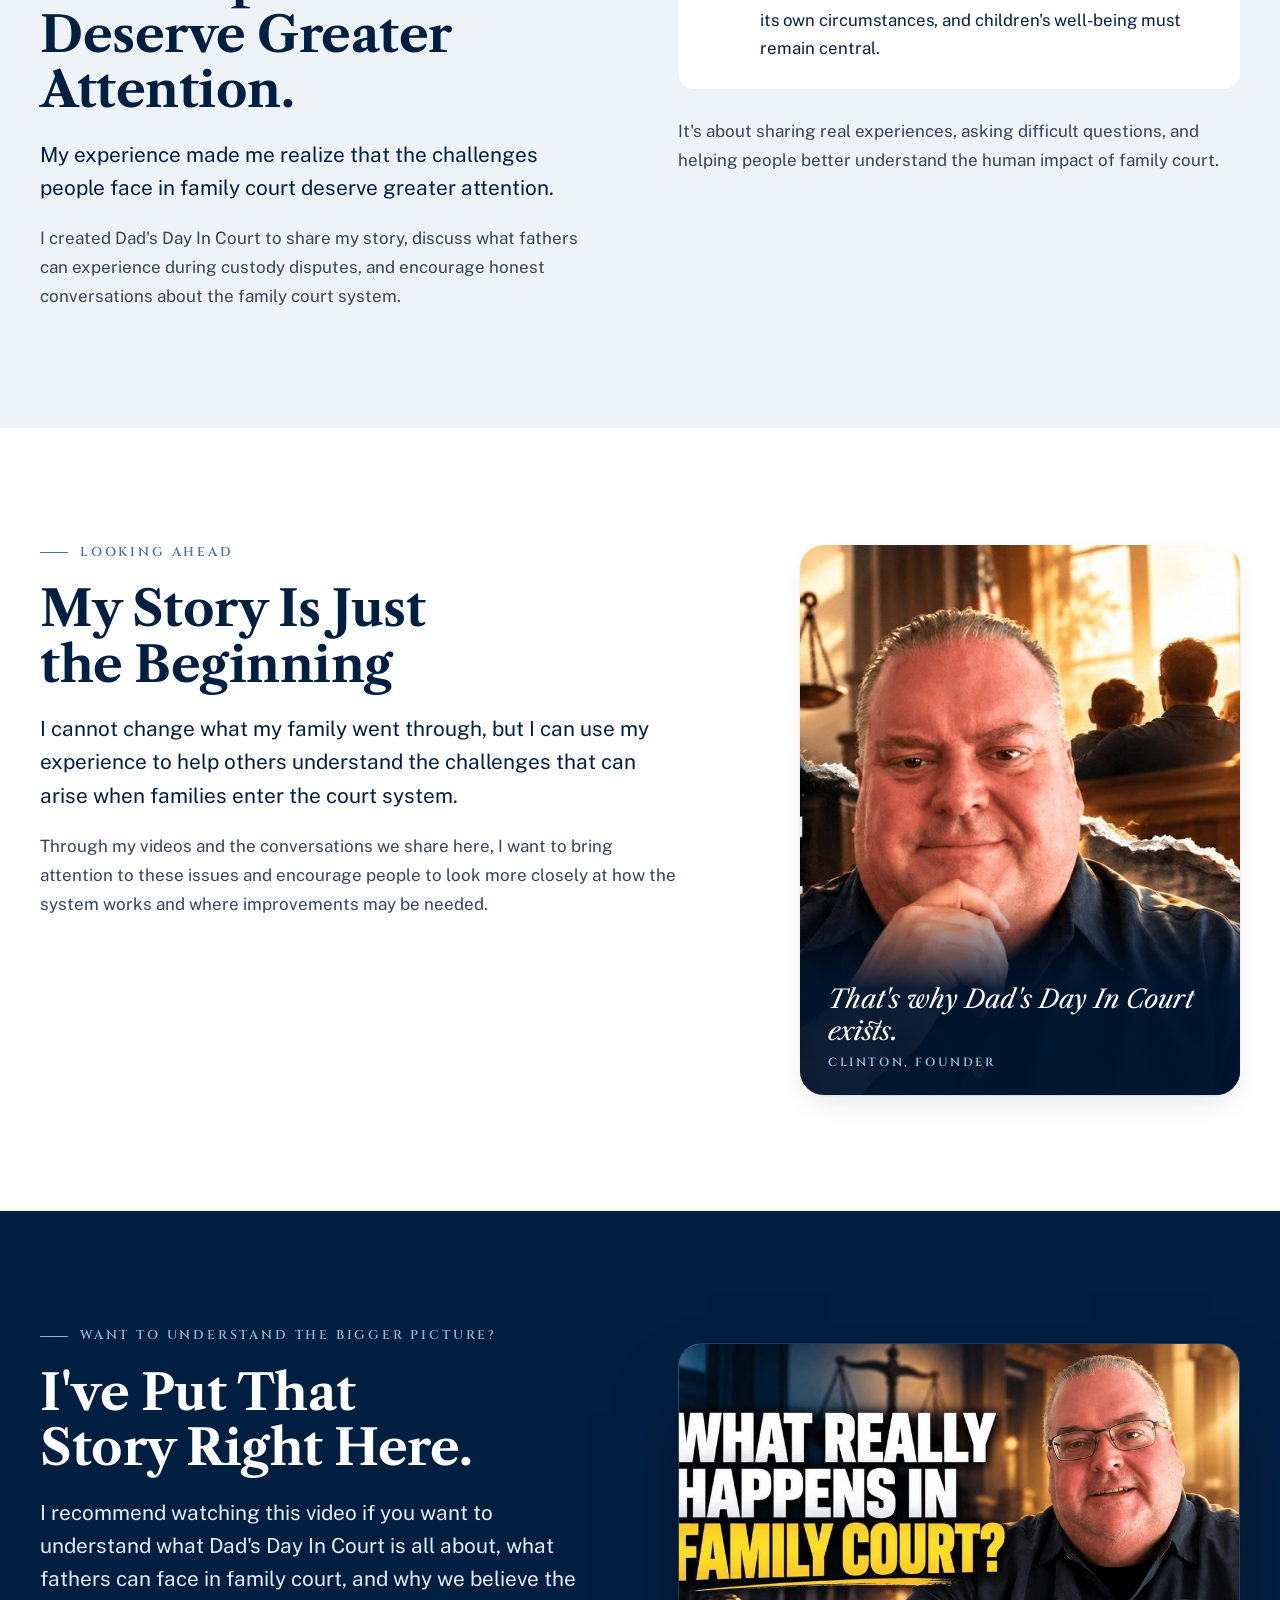
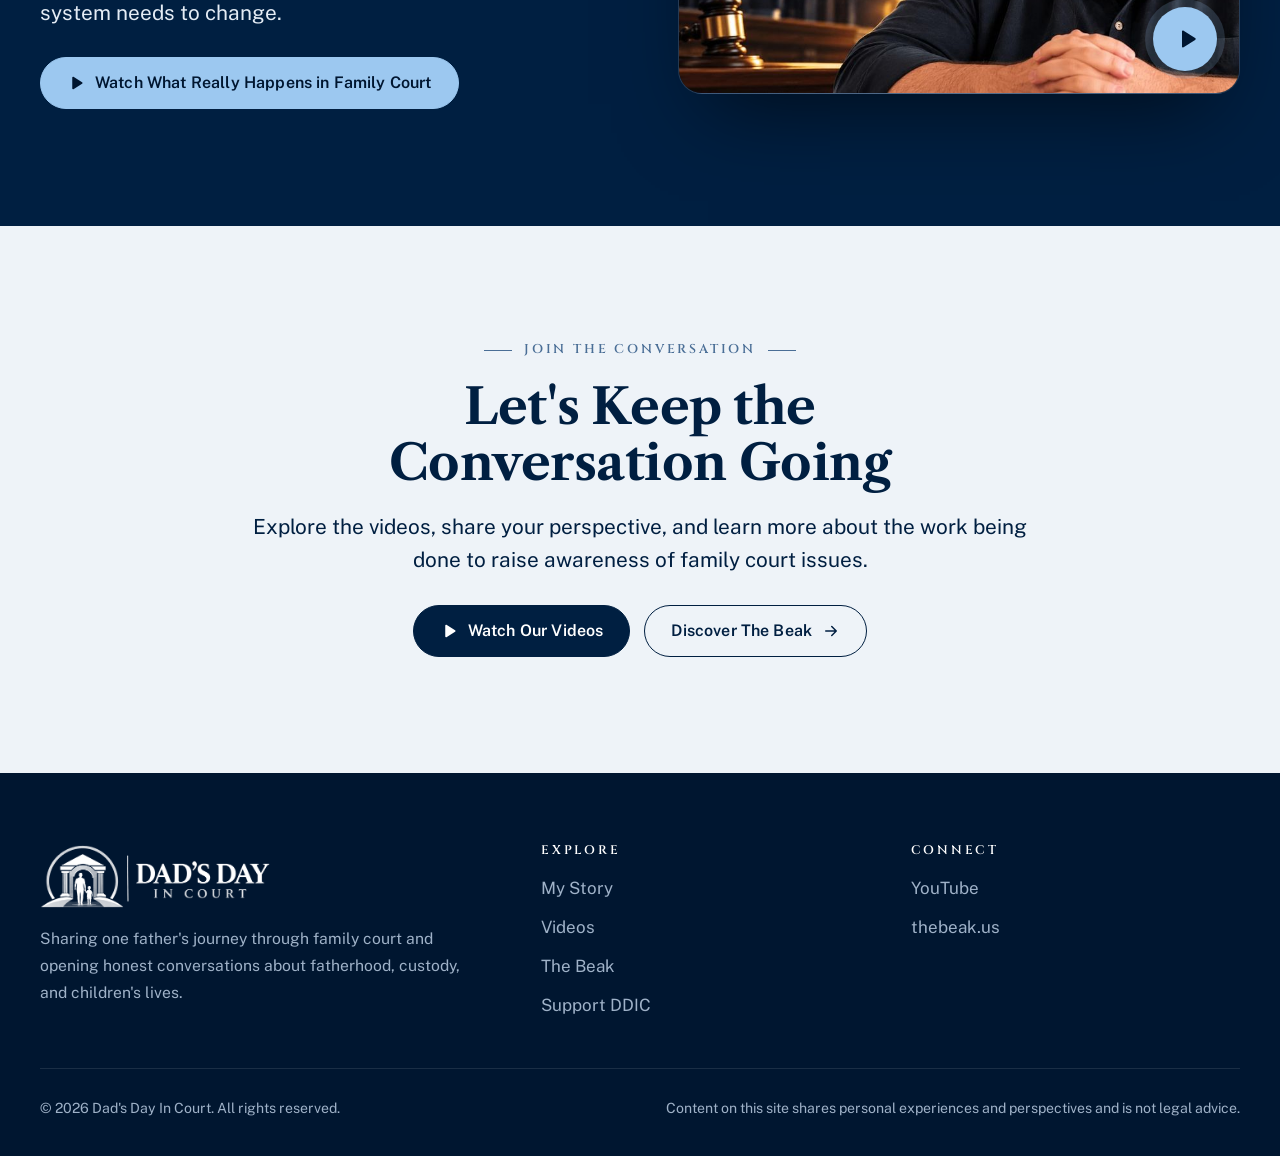
==== commit 7aa6580d: "Use real YouTube videos and add photos and SVG artwork Video cards now show the channel's own thumbn" ====
--- a/ddic-homepage/my-story.html
+++ b/ddic-homepage/my-story.html
@@ -26,6 +26,12 @@
   <symbol id="i-columns" viewBox="0 0 24 24"><g fill="none" stroke="currentColor" stroke-width="1.7" stroke-linecap="round" stroke-linejoin="round"><path d="M3 9h18L12 3.5 3 9ZM5 9v9M9.5 9v9M14.5 9v9M19 9v9M3 20.5h18"/></g></symbol>
   <symbol id="i-flag" viewBox="0 0 24 24"><g fill="none" stroke="currentColor" stroke-width="1.7" stroke-linecap="round" stroke-linejoin="round"><path d="M5 21V4M5 4.5c4-2 7 2 14 0v9c-7 2-10-2-14 0"/></g></symbol>
   <symbol id="i-external" viewBox="0 0 24 24"><g fill="none" stroke="currentColor" stroke-width="2" stroke-linecap="round" stroke-linejoin="round"><path d="M14 4h6v6M20 4l-9 9M18 14v5a1 1 0 0 1-1 1H5a1 1 0 0 1-1-1V7a1 1 0 0 1 1-1h5"/></g></symbol>
+  <symbol id="i-youtube" viewBox="0 0 24 24"><path fill="currentColor" d="M22 8.2a3 3 0 0 0-2.1-2.1C18 5.6 12 5.6 12 5.6s-6 0-7.9.5A3 3 0 0 0 2 8.2 31 31 0 0 0 1.6 12 31 31 0 0 0 2 15.8a3 3 0 0 0 2.1 2.1c1.9.5 7.9.5 7.9.5s6 0 7.9-.5a3 3 0 0 0 2.1-2.1 31 31 0 0 0 .4-3.8 31 31 0 0 0-.4-3.8ZM10 15V9l5.2 3L10 15Z"/></symbol>
+  <symbol id="i-custody" viewBox="0 0 24 24"><g fill="none" stroke="currentColor" stroke-width="1.7" stroke-linecap="round" stroke-linejoin="round"><circle cx="8" cy="5" r="2.2"/><path d="M8 8.5c-2 0-3 1.3-3 3V15h1.5l.5 6h2l.5-6H11v-3.5c0-1.7-1-3-3-3Z"/><circle cx="16.5" cy="10" r="1.8"/><path d="M16.5 13c-1.5 0-2.3 1-2.3 2.3V17h1l.4 4h1.8l.4-4h1v-1.7c0-1.3-.8-2.3-2.3-2.3ZM11 12.5l3.3 1.2"/></g></symbol>
+  <symbol id="i-support" viewBox="0 0 24 24"><g fill="none" stroke="currentColor" stroke-width="1.7" stroke-linecap="round" stroke-linejoin="round"><path d="M2 15h3l4.5 1.5h3a1.5 1.5 0 0 0 0-3H10"/><path d="M5 20h1.5l5.5 1.5 9-4a1.6 1.6 0 0 0-1.4-2.8L15 16.5"/><path d="M2 13.5V21"/><circle cx="15.5" cy="7" r="4"/><path d="M15.5 5.2v3.6M14.3 6.2h2"/></g></symbol>
+  <symbol id="i-receipt" viewBox="0 0 24 24"><g fill="none" stroke="currentColor" stroke-width="1.7" stroke-linecap="round" stroke-linejoin="round"><path d="M5 3h14v18l-2.3-1.5L14.3 21 12 19.5 9.7 21l-2.4-1.5L5 21V3Z"/><path d="M9 8h6M9 12h6M9 16h3"/></g></symbol>
+  <symbol id="i-family" viewBox="0 0 24 24"><g fill="none" stroke="currentColor" stroke-width="1.7" stroke-linecap="round" stroke-linejoin="round"><circle cx="7" cy="6" r="2.5"/><circle cx="17" cy="6" r="2.5"/><path d="M3 20v-5a4 4 0 0 1 8 0M13 15a4 4 0 0 1 8 0v5"/><path d="M12 19.5s-2.5-1.5-2.5-3.2c0-.9.7-1.6 1.5-1.6.5 0 .8.2 1 .6.2-.4.5-.6 1-.6.8 0 1.5.7 1.5 1.6 0 1.7-2.5 3.2-2.5 3.2Z"/></g></symbol>
+  <symbol id="i-sunrise" viewBox="0 0 24 24"><g fill="none" stroke="currentColor" stroke-width="1.7" stroke-linecap="round" stroke-linejoin="round"><path d="M4 18h16M7 18a5 5 0 0 1 10 0M12 4v3M4.9 9.9l1.4 1.4M19.1 9.9l-1.4 1.4M2 14h2M20 14h2M8 21h8"/></g></symbol>
 </svg>
 
 <header class="site-header">
@@ -114,9 +120,12 @@
         <p class="lede">I cannot change what my family went through, but I can use my experience to help others understand the challenges that can arise when families enter the court system.</p>
         <p>Through my videos and the conversations we share here, I want to bring attention to these issues and encourage people to look more closely at how the system works and where improvements may be needed.</p>
       </div>
-      <figure class="pull" style="align-self:center">
-        <p>That's why Dad's Day In Court exists.</p>
-        <figcaption class="eyebrow">Clinton, Founder</figcaption>
+      <figure class="photo-quote">
+        <img src="assets/clinton-reflective.jpg" width="540" height="720" alt="Clinton, founder of Dad's Day In Court" loading="lazy">
+        <figcaption>
+          <p>That's why Dad's Day In Court exists.</p>
+          <span>Clinton, Founder</span>
+        </figcaption>
       </figure>
     </div>
   </section>
@@ -127,12 +136,12 @@
         <span class="eyebrow">Want to Understand the Bigger Picture?</span>
         <h2 class="h2" id="bigger-title">I've Put That Story Right Here.</h2>
         <p class="lede">I recommend watching this video if you want to understand what Dad's Day In Court is all about, what fathers can face in family court, and why we believe the system needs to change.</p>
-        <a class="btn btn--sky" href="videos.html">
+        <a class="btn btn--sky" href="https://www.youtube.com/watch?v=pvE6yOC5rsY" target="_blank" rel="noopener">
           <svg aria-hidden="true"><use href="#i-play"/></svg>Watch What Really Happens in Family Court
         </a>
       </div>
-      <a class="film" href="videos.html" aria-label="Watch What Really Happens in Family Court">
-        <img src="assets/ddic-emblem-white.png" width="520" height="385" alt="">
+      <a class="film film--photo" href="https://www.youtube.com/watch?v=pvE6yOC5rsY" target="_blank" rel="noopener" aria-label="Watch What Really Happens in Family Court on YouTube">
+        <img src="assets/videos/what-really-happens.jpg" width="960" height="540" alt="">
         <span class="film-play" aria-hidden="true"><svg><use href="#i-play"/></svg></span>
         <span class="film-caption">
           <span>Featured video</span>
@@ -177,7 +186,7 @@
       <div>
         <h4>Connect</h4>
         <ul>
-          <li><a href="videos.html">YouTube</a></li>
+          <li><a href="https://www.youtube.com/@DadsDayinCourt" target="_blank" rel="noopener">YouTube</a></li>
           <li><a href="https://thebeak.us/" target="_blank" rel="noopener">thebeak.us</a></li>
         </ul>
       </div>
--- a/ddic-homepage/assets/site.css
+++ b/ddic-homepage/assets/site.css
@@ -201,11 +201,11 @@
   box-shadow: var(--shadow);
 }
 .portrait-art {
-  position: relative; aspect-ratio: 5 / 4;
+  position: relative; aspect-ratio: 1 / 1;
   background: radial-gradient(80% 90% at 50% 100%, rgba(74, 110, 150, .55), transparent 70%), var(--ink-2);
   display: flex; align-items: flex-end; justify-content: center; overflow: hidden;
 }
-.portrait-art img { width: 86%; }
+.portrait-art img { width: 100%; height: 100%; object-fit: cover; object-position: 50% 20%; }
 .portrait blockquote { margin: 0; padding: 32px 36px 36px; display: grid; gap: 16px; }
 .portrait blockquote p { font: italic 400 clamp(1.6rem, 1.2rem + 1.2vw, 2.15rem)/1.25 var(--f-display); color: var(--paper); }
 .portrait blockquote footer { font: 600 .78rem/1 var(--f-label); letter-spacing: .22em; text-transform: uppercase; color: var(--steel-soft); }
@@ -517,3 +517,71 @@
 @media (max-width: 600px) {
   .subscribe { padding: 28px 20px; }
 }
+
+/* =========================================================
+   Imagery
+   ========================================================= */
+
+/* Hero courthouse line drawing */
+.hero-courthouse {
+  position: absolute; left: 50%; bottom: 0; transform: translateX(-50%);
+  width: min(1200px, 130%); height: auto; color: var(--steel-soft); opacity: .09; pointer-events: none;
+}
+
+/* Real YouTube thumbnails */
+.thumb img {
+  position: absolute; inset: 0; width: 100%; height: 100%; object-fit: cover;
+  transition: transform .5s cubic-bezier(.2, .7, .2, 1);
+}
+.video-card:hover .thumb img { transform: scale(1.04); }
+.thumb:has(img)::before { display: none; }
+.thumb:has(img)::after { content: ""; position: absolute; inset: 0; background: linear-gradient(180deg, transparent 55%, rgba(0, 22, 48, .45)); }
+.thumb:has(img) .play { top: auto; left: auto; right: 16px; bottom: 16px; z-index: 1; background: var(--sky); color: var(--ink-3); box-shadow: 0 0 0 6px rgba(156, 200, 240, .3); }
+.card-label {
+  justify-self: start; align-self: flex-start; padding: 6px 10px; border-radius: 999px;
+  background: var(--mist); color: var(--steel); font: 600 .7rem/1 var(--f-label); letter-spacing: .18em; text-transform: uppercase;
+}
+.video-grid--two { grid-template-columns: repeat(2, minmax(0, 1fr)); margin-top: 48px; }
+@media (max-width: 960px) { .video-grid--two { grid-template-columns: 1fr; } }
+
+/* Topic chips (home videos section) */
+.topics { list-style: none; margin: 36px 0 0; padding: 0; display: flex; flex-wrap: wrap; gap: 12px; }
+.topics li {
+  display: inline-flex; align-items: center; gap: 10px; padding: 10px 18px 10px 10px;
+  border-radius: 999px; background: var(--paper); border: 1px solid var(--line);
+  font-weight: 600; font-size: .95rem; color: var(--ink);
+}
+.topics svg { width: 34px; height: 34px; padding: 7px; border-radius: 50%; background: var(--ink); color: var(--sky); flex: none; }
+
+/* Featured video using a real thumbnail */
+.film--photo img { inset: 0; left: 0; bottom: 0; width: 100%; height: 100%; object-fit: cover; transform: none; opacity: 1; }
+.film--photo::after { background: linear-gradient(180deg, transparent 50%, rgba(0, 22, 48, .92) 88%); }
+@media (max-width: 480px) {
+  .film--photo { aspect-ratio: 16 / 10; }
+  .film--photo img { width: 100%; bottom: 0; }
+  .film--photo .film-caption strong { font-size: 1.05rem; }
+}
+
+/* Photo with quote (My Story) */
+.photo-quote { position: relative; margin: 0; border-radius: 24px; overflow: hidden; box-shadow: var(--shadow); max-width: 440px; justify-self: end; width: 100%; }
+.photo-quote img { width: 100%; aspect-ratio: 4 / 5; object-fit: cover; object-position: 50% 15%; }
+.photo-quote figcaption {
+  position: absolute; inset: auto 0 0; padding: 80px 28px 26px; display: grid; gap: 10px;
+  background: linear-gradient(180deg, transparent, rgba(0, 22, 48, .94) 45%);
+}
+.photo-quote p { font: italic 400 1.6rem/1.25 var(--f-display); color: var(--paper); }
+.photo-quote span { font: 600 .74rem/1 var(--f-label); letter-spacing: .22em; text-transform: uppercase; color: var(--sky); }
+@media (max-width: 900px) { .photo-quote { justify-self: start; } }
+
+/* Subscribe illustration */
+.subscribe-side { display: grid; justify-items: center; gap: 20px; }
+.subscribe-art { width: 240px; max-width: 100%; height: auto; }
+.band--mist .subscribe { background: radial-gradient(500px 360px at 100% 100%, rgba(156, 200, 240, .3), transparent 70%), var(--paper); }
+@media (max-width: 860px) { .subscribe-side { justify-items: start; } }
+
+/* Scales line art (The Beak) */
+.pull--art { gap: 18px; }
+.scales-art { width: 120px; height: auto; color: var(--steel); }
+.film--photo::after { display: none; }
+.film--photo .film-caption { display: none; }
+.film--photo .film-play { top: auto; left: auto; right: 22px; bottom: 22px; }
